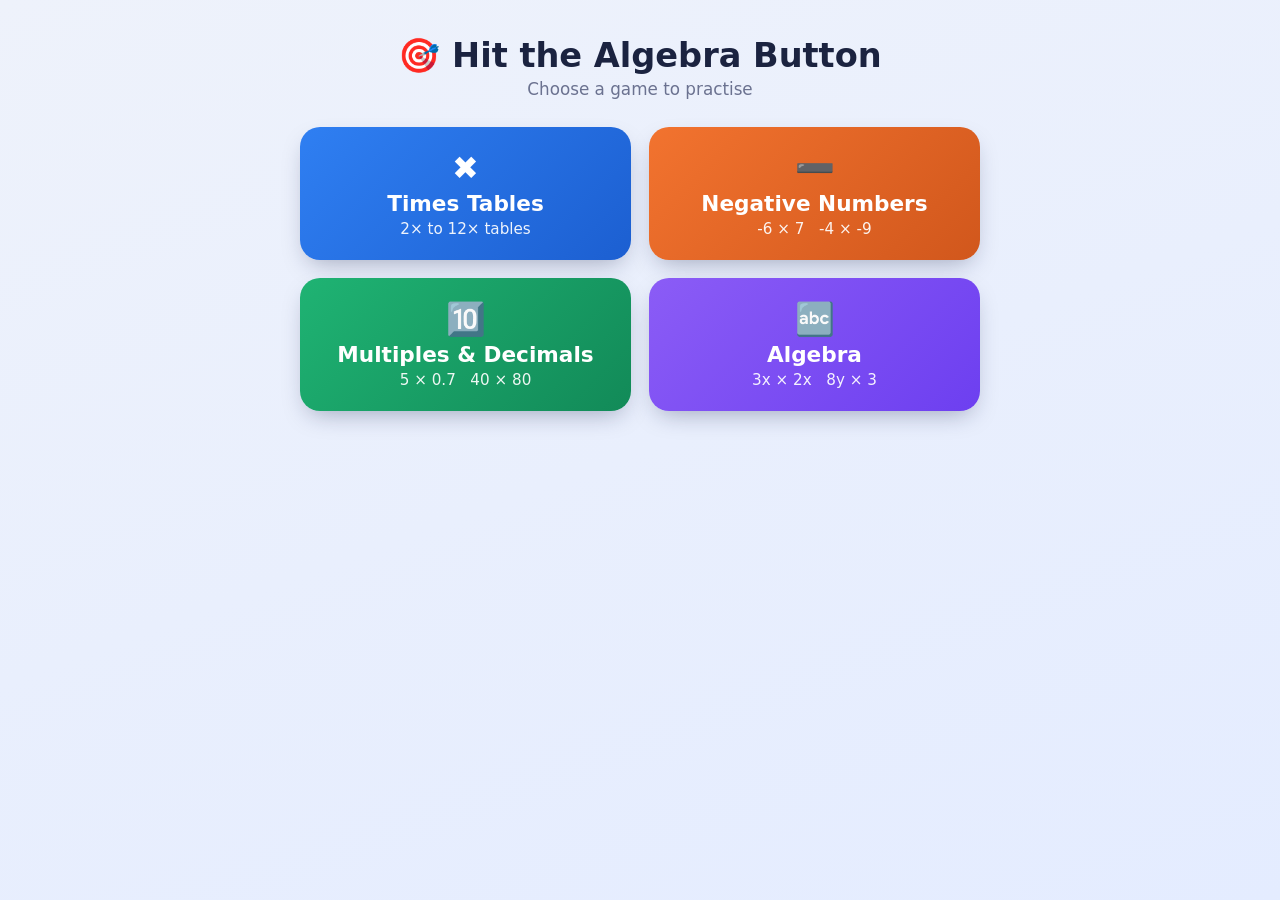
==== game.html @ df654c97 "Switch table selection to opt-in (tap to select) instead of opt-out" ====
<!DOCTYPE html>
<html lang="en">
<head>
<meta charset="UTF-8">
<meta name="viewport" content="width=device-width, initial-scale=1.0">
<title>Hit the Algebra Button</title>
<style>
:root {
  --blue: #2f7ff2;
  --blue-dark: #1c5fd1;
  --green: #1fb373;
  --green-dark: #128a58;
  --purple: #8b5cf6;
  --purple-dark: #6d3ff0;
  --orange: #f2732f;
  --orange-dark: #d1571c;
  --bg: #eef2fb;
  --card: #ffffff;
  --ink: #1b2340;
  --muted: #6b7290;
  --danger: #ef4444;
  --ok: #22c55e;
  font-size: 16px;
}

* { box-sizing: border-box; }

html, body {
  margin: 0;
  padding: 0;
  min-height: 100%;
  background: linear-gradient(160deg, #eef2fb 0%, #e4ecff 100%);
  font-family: 'Trebuchet MS', 'Segoe UI', Verdana, system-ui, sans-serif;
  color: var(--ink);
  overflow-x: hidden;
}

#app {
  max-width: 720px;
  margin: 0 auto;
  padding: 24px 20px 48px;
  min-height: 100vh;
  display: flex;
  flex-direction: column;
}

.screen { display: none; flex: 1; flex-direction: column; }
.screen.active { display: flex; }

/* ---------- HOME ---------- */
.title {
  text-align: center;
  font-size: 2.1rem;
  font-weight: 800;
  margin: 12px 0 4px;
}
.subtitle {
  text-align: center;
  color: var(--muted);
  margin: 0 0 28px;
  font-size: 1.05rem;
}

.mode-grid {
  display: grid;
  grid-template-columns: 1fr;
  gap: 18px;
}

.mode-card {
  border: none;
  border-radius: 20px;
  padding: 22px 20px;
  color: white;
  text-align: left;
  cursor: pointer;
  display: flex;
  flex-direction: column;
  gap: 4px;
  box-shadow: 0 10px 24px -8px rgba(20, 30, 70, 0.35);
  transition: transform .12s ease, box-shadow .12s ease;
  font-family: inherit;
}
.mode-card:hover { transform: translateY(-2px); }
.mode-card:active { transform: translateY(1px) scale(.99); }

.mode-times     { background: linear-gradient(135deg, var(--blue), var(--blue-dark)); }
.mode-negatives { background: linear-gradient(135deg, var(--orange), var(--orange-dark)); }
.mode-decimals  { background: linear-gradient(135deg, var(--green), var(--green-dark)); }
.mode-algebra   { background: linear-gradient(135deg, var(--purple), var(--purple-dark)); }

.mode-emoji { font-size: 2rem; }
.mode-name { font-size: 1.35rem; font-weight: 800; }
.mode-desc { font-size: 0.95rem; opacity: 0.92; font-weight: 500; }

/* ---------- SETTINGS ---------- */
.back-btn {
  align-self: flex-start;
  background: none;
  border: none;
  font-size: 1rem;
  font-family: inherit;
  color: var(--blue-dark);
  cursor: pointer;
  padding: 6px 4px 18px;
  font-weight: 700;
}

.screen-title {
  text-align: center;
  font-size: 1.5rem;
  font-weight: 800;
  margin: 0 0 20px;
}

.settings-body { display: flex; flex-direction: column; gap: 22px; }

.settings-label {
  font-weight: 700;
  margin: 0 0 10px;
  color: var(--ink);
}
.settings-hint {
  color: var(--muted);
  font-size: 0.88rem;
  margin: -6px 0 10px;
}

.chip-row { display: flex; flex-wrap: wrap; gap: 10px; }

.chip {
  border: 2px solid #d7ddf0;
  background: white;
  border-radius: 999px;
  padding: 10px 16px;
  font-family: inherit;
  font-size: 0.95rem;
  font-weight: 700;
  color: var(--ink);
  cursor: pointer;
  transition: all .1s ease;
}
.chip:hover { border-color: var(--blue); }
.chip.selected {
  background: var(--blue);
  border-color: var(--blue);
  color: white;
}
.mode-negatives-theme .chip.selected { background: var(--orange); border-color: var(--orange); }
.mode-decimals-theme .chip.selected { background: var(--green); border-color: var(--green); }
.mode-algebra-theme .chip.selected { background: var(--purple); border-color: var(--purple); }

.chip-desc {
  display: block;
  font-size: 0.78rem;
  font-weight: 500;
  opacity: 0.85;
  margin-top: 2px;
}

.level-chip { text-align: left; max-width: 100%; }

.timer-choice { margin-top: 26px; }

.start-btn {
  margin-top: 30px;
  border: none;
  border-radius: 16px;
  padding: 16px;
  font-family: inherit;
  font-size: 1.2rem;
  font-weight: 800;
  color: white;
  background: linear-gradient(135deg, var(--blue), var(--blue-dark));
  cursor: pointer;
  box-shadow: 0 10px 20px -8px rgba(47,127,242,0.5);
}
.start-btn:active { transform: scale(.98); }

.mode-negatives-theme .start-btn { background: linear-gradient(135deg, var(--orange), var(--orange-dark)); }
.mode-decimals-theme .start-btn { background: linear-gradient(135deg, var(--green), var(--green-dark)); }
.mode-algebra-theme .start-btn { background: linear-gradient(135deg, var(--purple), var(--purple-dark)); }

.secondary-btn {
  margin-top: 12px;
  border: 2px solid #d7ddf0;
  background: white;
  border-radius: 16px;
  padding: 14px;
  font-family: inherit;
  font-size: 1.05rem;
  font-weight: 700;
  color: var(--ink);
  cursor: pointer;
}

/* ---------- GAME ---------- */
.game-hud {
  display: flex;
  align-items: center;
  justify-content: space-between;
  gap: 10px;
  margin-bottom: 10px;
}
.quit-btn {
  border: none;
  background: #dfe4f5;
  color: var(--ink);
  width: 34px;
  height: 34px;
  border-radius: 50%;
  font-size: 1rem;
  cursor: pointer;
  font-weight: 800;
}
.hud-stat {
  background: white;
  border-radius: 12px;
  padding: 8px 14px;
  font-weight: 700;
  font-size: 0.95rem;
  box-shadow: 0 2px 8px rgba(20,30,70,0.08);
}
.hud-stat span { color: var(--blue-dark); font-weight: 800; }

.timer-bar-wrap {
  height: 10px;
  background: #dfe4f5;
  border-radius: 999px;
  overflow: hidden;
  margin-bottom: 22px;
}
.timer-bar {
  height: 100%;
  width: 100%;
  background: linear-gradient(90deg, var(--blue), var(--purple));
  transition: width 1s linear;
}

.sign-hint {
  display: none;
  background: white;
  border-radius: 14px;
  padding: 10px 12px;
  margin-bottom: 14px;
  box-shadow: 0 4px 14px -8px rgba(20,30,70,0.25);
}
.sign-hint-row {
  display: flex;
  align-items: center;
  flex-wrap: wrap;
  gap: 6px;
  padding: 3px 0;
}
.sign-hint-label {
  font-size: 0.72rem;
  font-weight: 800;
  color: var(--muted);
  min-width: 92px;
}
.sign-hint-eq {
  font-size: 0.72rem;
  font-weight: 700;
  padding: 2px 7px;
  border-radius: 999px;
}
.sign-hint-row.same .sign-hint-eq { background: #dcfce7; color: var(--green-dark); }
.sign-hint-row.diff .sign-hint-eq { background: #fee2e2; color: #b91c1c; }

.question-wrap {
  flex: 1;
  display: flex;
  align-items: center;
  justify-content: center;
  min-height: 120px;
}
.question {
  font-size: 3rem;
  font-weight: 800;
  text-align: center;
  color: var(--ink);
  line-height: 1.15;
}

.var-letter {
  font-style: italic;
  font-family: 'Georgia', 'Times New Roman', serif;
}

.answers-grid {
  display: grid;
  grid-template-columns: 1fr 1fr;
  gap: 14px;
  margin-top: 10px;
}

.answer-btn {
  border: none;
  border-radius: 18px;
  background: white;
  box-shadow: 0 6px 16px -6px rgba(20,30,70,0.25);
  padding: 22px 10px;
  font-family: inherit;
  font-size: 1.6rem;
  font-weight: 800;
  color: var(--ink);
  cursor: pointer;
  transition: transform .08s ease;
}
.answer-btn:active { transform: scale(.96); }
.answer-btn.correct { background: var(--ok); color: white; }
.answer-btn.wrong { background: var(--danger); color: white; }
.answer-btn[disabled] { pointer-events: none; }

.feedback-flash {
  position: fixed;
  inset: 0;
  pointer-events: none;
  opacity: 0;
}
.feedback-flash.flash-correct { background: rgba(34,197,94,0.18); animation: flashOut .35s ease forwards; }
.feedback-flash.flash-wrong { background: rgba(239,68,68,0.18); animation: flashOut .35s ease forwards; }
@keyframes flashOut { from { opacity: 1; } to { opacity: 0; } }

/* ---------- RESULTS ---------- */
.results-card {
  background: white;
  border-radius: 18px;
  padding: 10px 20px;
  box-shadow: 0 8px 20px -10px rgba(20,30,70,0.3);
  margin-bottom: 6px;
}
.result-row {
  display: flex;
  justify-content: space-between;
  padding: 14px 0;
  border-bottom: 1px solid #eef1fb;
  font-size: 1.05rem;
}
.result-row:last-child { border-bottom: none; }
.result-row strong { font-size: 1.2rem; color: var(--blue-dark); }

.res-message {
  text-align: center;
  color: var(--muted);
  font-weight: 700;
  margin: 18px 0 0;
}

.results-actions { display: flex; flex-direction: column; }

@media (min-width: 640px) {
  .mode-grid { grid-template-columns: 1fr 1fr; }
  .mode-card { text-align: center; align-items: center; }
}
</style>
</head>
<body>

<div id="app">

  <!-- HOME / MODE SELECT -->
  <section id="screen-home" class="screen active">
    <h1 class="title">🎯 Hit the Algebra Button</h1>
    <p class="subtitle">Choose a game to practise</p>

    <div class="mode-grid">
      <button class="mode-card mode-times" data-mode="times">
        <span class="mode-emoji">✖️</span>
        <span class="mode-name">Times Tables</span>
        <span class="mode-desc">2× to 12× tables</span>
      </button>

      <button class="mode-card mode-negatives" data-mode="negatives">
        <span class="mode-emoji">➖</span>
        <span class="mode-name">Negative Numbers</span>
        <span class="mode-desc">-6 × 7&nbsp; &nbsp;-4 × -9</span>
      </button>

      <button class="mode-card mode-decimals" data-mode="decimals">
        <span class="mode-emoji">🔟</span>
        <span class="mode-name">Multiples &amp; Decimals</span>
        <span class="mode-desc">5 × 0.7&nbsp; &nbsp;40 × 80</span>
      </button>

      <button class="mode-card mode-algebra" data-mode="algebra">
        <span class="mode-emoji">🔤</span>
        <span class="mode-name">Algebra</span>
        <span class="mode-desc">3x × 2x&nbsp; &nbsp;8y × 3</span>
      </button>
    </div>
  </section>

  <!-- SETTINGS -->
  <section id="screen-settings" class="screen">
    <button class="back-btn" id="settings-back">← Back</button>
    <h2 id="settings-title" class="screen-title"></h2>

    <div id="settings-body" class="settings-body"></div>

    <div class="timer-choice">
      <p class="settings-label">Round length</p>
      <div class="chip-row" id="timer-chips">
        <button class="chip" data-timer="30">30 sec</button>
        <button class="chip selected" data-timer="60">60 sec</button>
        <button class="chip" data-timer="120">2 min</button>
        <button class="chip" data-timer="0">Practice</button>
      </div>
    </div>

    <button id="start-btn" class="start-btn">Start ▶</button>
  </section>

  <!-- GAME -->
  <section id="screen-game" class="screen">
    <div class="game-hud">
      <button class="quit-btn" id="quit-btn">✕</button>
      <div class="hud-stat">Score <span id="hud-score">0</span></div>
      <div class="hud-stat">Streak <span id="hud-streak">0</span></div>
      <div class="hud-stat" id="hud-time-wrap">⏱ <span id="hud-time">60</span>s</div>
    </div>
    <div class="timer-bar-wrap"><div id="timer-bar" class="timer-bar"></div></div>

    <div id="sign-hint" class="sign-hint">
      <div class="sign-hint-row same">
        <span class="sign-hint-label">Same signs → +</span>
        <span class="sign-hint-eq">+ × + = +</span>
        <span class="sign-hint-eq">− × − = +</span>
        <span class="sign-hint-eq">+ ÷ + = +</span>
        <span class="sign-hint-eq">− ÷ − = +</span>
      </div>
      <div class="sign-hint-row diff">
        <span class="sign-hint-label">Different signs → −</span>
        <span class="sign-hint-eq">+ × − = −</span>
        <span class="sign-hint-eq">− × + = −</span>
        <span class="sign-hint-eq">+ ÷ − = −</span>
        <span class="sign-hint-eq">− ÷ + = −</span>
      </div>
    </div>

    <div class="question-wrap">
      <div id="question" class="question"></div>
    </div>

    <div id="answers" class="answers-grid"></div>

    <div id="feedback-flash" class="feedback-flash"></div>
  </section>

  <!-- RESULTS -->
  <section id="screen-results" class="screen">
    <h2 class="screen-title">⏰ Time's up!</h2>
    <div class="results-card">
      <div class="result-row"><span>Score</span><strong id="res-score">0</strong></div>
      <div class="result-row"><span>Best streak</span><strong id="res-streak">0</strong></div>
      <div class="result-row"><span>Accuracy</span><strong id="res-accuracy">0%</strong></div>
    </div>
    <p id="res-message" class="res-message"></p>
    <div class="results-actions">
      <button id="play-again-btn" class="start-btn">Play again</button>
      <button id="change-mode-btn" class="secondary-btn">Change game</button>
    </div>
  </section>

</div>

<script>
/* ===================== Hit the Algebra Button ===================== */

const state = {
  mode: null,          // 'times' | 'negatives' | 'decimals' | 'algebra'
  timerLength: 60,
  score: 0,
  streak: 0,
  bestStreak: 0,
  correctCount: 0,
  wrongCount: 0,
  timeLeft: 60,
  timerId: null,
  current: null,        // {questionText, answer, options:[{label, correct}]}
  settings: {
    times: { tables: [] },
    negatives: { tables: [], level: 1 },
    decimals: { level: 1 },
    algebra: { level: 1, variables: ['x','y'] }
  }
};

/* ---------- helpers ---------- */
const $ = (sel) => document.querySelector(sel);
const $$ = (sel) => Array.from(document.querySelectorAll(sel));
function randInt(min, max) { return Math.floor(Math.random() * (max - min + 1)) + min; }
function pick(arr) { return arr[randInt(0, arr.length - 1)]; }
function shuffle(arr) {
  const a = arr.slice();
  for (let i = a.length - 1; i > 0; i--) {
    const j = randInt(0, i);
    [a[i], a[j]] = [a[j], a[i]];
  }
  return a;
}

/* ===================== SCREEN NAVIGATION ===================== */
function showScreen(id) {
  $$('.screen').forEach(s => s.classList.remove('active'));
  $('#' + id).classList.add('active');
}

/* ===================== HOME ===================== */
$$('.mode-card').forEach(card => {
  card.addEventListener('click', () => {
    state.mode = card.dataset.mode;
    openSettings(state.mode);
  });
});

/* ===================== SETTINGS ===================== */
const SETTINGS_META = {
  times: {
    title: 'Times Tables',
    themeClass: 'mode-times-theme'
  },
  negatives: {
    title: 'Negative Numbers',
    themeClass: 'mode-negatives-theme'
  },
  decimals: {
    title: 'Multiples & Decimals',
    themeClass: 'mode-decimals-theme'
  },
  algebra: {
    title: 'Algebra',
    themeClass: 'mode-algebra-theme'
  }
};

function openSettings(mode) {
  const meta = SETTINGS_META[mode];
  $('#settings-title').textContent = meta.title;
  const body = $('#settings-body');
  body.innerHTML = '';
  document.body.className = '';
  document.body.classList.add(meta.themeClass);

  if (mode === 'times') {
    body.appendChild(buildTimesSettings());
  } else if (mode === 'negatives') {
    body.appendChild(buildNegativesSettings());
  } else if (mode === 'decimals') {
    body.appendChild(buildDecimalsSettings());
  } else if (mode === 'algebra') {
    body.appendChild(buildAlgebraSettings());
  }

  showScreen('screen-settings');
}

function buildTimesSettings() {
  const wrap = document.createElement('div');
  const label = document.createElement('p');
  label.className = 'settings-label';
  label.textContent = 'Which tables?';
  wrap.appendChild(label);

  const hint = document.createElement('p');
  hint.className = 'settings-hint';
  hint.textContent = 'Tap the ones you want to practise. Leave none picked for a mix of all of them.';
  wrap.appendChild(hint);

  const row = document.createElement('div');
  row.className = 'chip-row';
  row.id = 'times-chips';

  const allTables = [2,3,4,5,6,7,8,9,10,11,12];
  allTables.forEach(t => {
    const chip = document.createElement('button');
    chip.className = 'chip';
    chip.textContent = t + '×';
    chip.dataset.table = t;
    chip.addEventListener('click', () => {
      chip.classList.toggle('selected');
      const selected = $$('#times-chips .chip.selected').map(c => Number(c.dataset.table));
      state.settings.times.tables = selected;
    });
    row.appendChild(chip);
  });
  wrap.appendChild(row);
  state.settings.times.tables = [];
  return wrap;
}

function buildNegativesSettings() {
  const wrap = document.createElement('div');
  const label = document.createElement('p');
  label.className = 'settings-label';
  label.textContent = 'Which tables?';
  wrap.appendChild(label);

  const hint = document.createElement('p');
  hint.className = 'settings-hint';
  hint.textContent = 'Tap the ones you want to practise. Leave none picked for a mix of all of them.';
  wrap.appendChild(hint);

  const row = document.createElement('div');
  row.className = 'chip-row';
  row.id = 'negatives-chips';

  const allTables = [2,3,4,5,6,7,8,9,10,11,12];
  allTables.forEach(t => {
    const chip = document.createElement('button');
    chip.className = 'chip';
    chip.textContent = t + '×';
    chip.dataset.table = t;
    chip.addEventListener('click', () => {
      chip.classList.toggle('selected');
      const selected = $$('#negatives-chips .chip.selected').map(c => Number(c.dataset.table));
      state.settings.negatives.tables = selected;
    });
    row.appendChild(chip);
  });
  wrap.appendChild(row);
  state.settings.negatives.tables = [];

  const levelLabel = document.createElement('p');
  levelLabel.className = 'settings-label';
  levelLabel.style.marginTop = '18px';
  levelLabel.textContent = 'Difficulty';
  wrap.appendChild(levelLabel);

  const levelRow = document.createElement('div');
  levelRow.className = 'chip-row';
  levelRow.id = 'negatives-level-chips';
  const levels = [
    { level: 1, title: 'Level 1 — One negative number', desc: 'e.g. -6 × 7, 5 × -8 (always a negative answer)' },
    { level: 2, title: 'Level 2 — Mixed signs', desc: 'e.g. -4 × -9 (two negatives too)' }
  ];
  levels.forEach((l, i) => {
    const chip = document.createElement('button');
    chip.className = 'chip level-chip' + (i === 0 ? ' selected' : '');
    chip.dataset.level = l.level;
    chip.innerHTML = `${l.title}<span class="chip-desc">${l.desc}</span>`;
    chip.addEventListener('click', () => {
      $$('#negatives-level-chips .chip').forEach(c => c.classList.remove('selected'));
      chip.classList.add('selected');
      state.settings.negatives.level = l.level;
    });
    levelRow.appendChild(chip);
  });
  wrap.appendChild(levelRow);
  state.settings.negatives.level = 1;

  return wrap;
}

function buildDecimalsSettings() {
  const wrap = document.createElement('div');
  const label = document.createElement('p');
  label.className = 'settings-label';
  label.textContent = 'Difficulty';
  wrap.appendChild(label);

  const row = document.createElement('div');
  row.className = 'chip-row';
  row.id = 'decimals-level-chips';

  const levels = [
    { level: 1, title: 'Level 1 — Multiples of 10', desc: 'e.g. 5 × 0.7, 40 × 80, 30 × 6' },
    { level: 2, title: 'Level 2 — Multiples of 100', desc: 'e.g. 300 × 0.2, 40 × 0.03' },
    { level: 3, title: 'Level 3 — Decimal × Decimal', desc: 'e.g. 0.3 × 0.4, 0.02 × 0.6' }
  ];

  levels.forEach((l, i) => {
    const chip = document.createElement('button');
    chip.className = 'chip level-chip' + (i === 0 ? ' selected' : '');
    chip.dataset.level = l.level;
    chip.innerHTML = `${l.title}<span class="chip-desc">${l.desc}</span>`;
    chip.addEventListener('click', () => {
      $$('#decimals-level-chips .chip').forEach(c => c.classList.remove('selected'));
      chip.classList.add('selected');
      state.settings.decimals.level = l.level;
    });
    row.appendChild(chip);
  });
  wrap.appendChild(row);
  state.settings.decimals.level = 1;
  return wrap;
}

function buildAlgebraSettings() {
  const wrap = document.createElement('div');

  const varLabel = document.createElement('p');
  varLabel.className = 'settings-label';
  varLabel.textContent = 'Letters';
  wrap.appendChild(varLabel);

  const varRow = document.createElement('div');
  varRow.className = 'chip-row';
  varRow.id = 'algebra-var-chips';
  const varOptions = [
    { key: 'x', label: 'x only' },
    { key: 'y', label: 'y only' },
    { key: 'mixed', label: 'x and y' }
  ];
  varOptions.forEach((opt, i) => {
    const chip = document.createElement('button');
    chip.className = 'chip' + (i === 2 ? ' selected' : '');
    chip.textContent = opt.label;
    chip.dataset.key = opt.key;
    chip.addEventListener('click', () => {
      $$('#algebra-var-chips .chip').forEach(c => c.classList.remove('selected'));
      chip.classList.add('selected');
      state.settings.algebra.variables = opt.key === 'mixed' ? ['x','y'] : [opt.key];
    });
    varRow.appendChild(chip);
  });
  wrap.appendChild(varRow);
  state.settings.algebra.variables = ['x','y'];

  const levelLabel = document.createElement('p');
  levelLabel.className = 'settings-label';
  levelLabel.style.marginTop = '18px';
  levelLabel.textContent = 'Difficulty';
  wrap.appendChild(levelLabel);

  const levelRow = document.createElement('div');
  levelRow.className = 'chip-row';
  levelRow.id = 'algebra-level-chips';
  const levels = [
    { level: 1, title: 'Level 1 — Coefficient × term', desc: 'e.g. 8y × 3, 5x × 4' },
    { level: 2, title: 'Level 2 — Term × term', desc: 'e.g. 3x × 2x, 4y × 2y' },
    { level: 3, title: 'Level 3 — Mixed & harder', desc: 'negatives, x² × x, bigger numbers' }
  ];
  levels.forEach((l, i) => {
    const chip = document.createElement('button');
    chip.className = 'chip level-chip' + (i === 0 ? ' selected' : '');
    chip.dataset.level = l.level;
    chip.innerHTML = `${l.title}<span class="chip-desc">${l.desc}</span>`;
    chip.addEventListener('click', () => {
      $$('#algebra-level-chips .chip').forEach(c => c.classList.remove('selected'));
      chip.classList.add('selected');
      state.settings.algebra.level = l.level;
    });
    levelRow.appendChild(chip);
  });
  wrap.appendChild(levelRow);
  state.settings.algebra.level = 1;

  return wrap;
}

$('#settings-back').addEventListener('click', () => showScreen('screen-home'));

$$('#timer-chips .chip').forEach(chip => {
  chip.addEventListener('click', () => {
    $$('#timer-chips .chip').forEach(c => c.classList.remove('selected'));
    chip.classList.add('selected');
    state.timerLength = Number(chip.dataset.timer);
  });
});

$('#start-btn').addEventListener('click', startGame);

/* ===================== QUESTION GENERATORS ===================== */

/* ---- Times tables ---- */
// Builds a shuffled list of multipliers (1-12, excluding `exclude`) with the
// closest ones to `exclude` first, so distractors are plausible but every
// option is still a genuine multiple of the table being practised.
function multiplierPool(exclude) {
  const near = [exclude-1, exclude+1, exclude-2, exclude+2].filter(m => m >= 1 && m <= 12 && m !== exclude);
  const others = [1,2,3,4,5,6,7,8,9,10,11,12].filter(m => m !== exclude && !near.includes(m));
  return shuffle(near).concat(shuffle(others));
}

function genTimesQuestion() {
  const tables = state.settings.times.tables.length ? state.settings.times.tables : [2,3,4,5,6,7,8,9,10,11,12];
  const a = pick(tables);
  const b = randInt(1, 12);
  const answer = a * b;

  const options = new Set([answer]);
  for (const m of multiplierPool(b)) {
    if (options.size >= 4) break;
    options.add(a * m);
  }

  return {
    questionText: `${a} × ${b}`,
    answerLabel: String(answer),
    options: shuffle(Array.from(options)).map(v => ({ label: String(v), correct: v === answer }))
  };
}

/* ---- Times tables with negative numbers ---- */
function genNegativesQuestion() {
  const tables = state.settings.negatives.tables.length ? state.settings.negatives.tables : [2,3,4,5,6,7,8,9,10,11,12];
  const level = state.settings.negatives.level || 1;
  const aMag = pick(tables);
  const bMag = randInt(1, 12);

  let aSign, bSign;
  if (level === 1) {
    if (Math.random() < 0.5) { aSign = -1; bSign = 1; } else { aSign = 1; bSign = -1; }
  } else {
    aSign = Math.random() < 0.5 ? -1 : 1;
    bSign = Math.random() < 0.5 ? -1 : 1;
  }

  const a = aSign * aMag;
  const b = bSign * bMag;
  const answer = a * b;
  const correctSign = aSign * bSign;

  // Every option is ± (aMag × some multiplier 1-12) — a genuine table value,
  // just possibly with the wrong sign or the wrong multiplier, never an
  // unrelated number.
  const options = new Set([answer, -answer]);
  for (const m of multiplierPool(bMag)) {
    if (options.size >= 4) break;
    const magVal = aMag * m;
    const useFlippedSign = Math.random() < 0.4;
    options.add((useFlippedSign ? -correctSign : correctSign) * magVal);
  }

  return {
    questionText: `${a} × ${b}`,
    answerLabel: String(answer),
    options: shuffle(Array.from(options)).map(v => ({ label: String(v), correct: v === answer }))
  };
}

/* ---- Multiples & Decimals ---- */
// A factor is {digit (1-9), scale (power of ten)}
function makeFactor(kind) {
  const digit = randInt(1, 9);
  const scaleMap = { unit: 0, ten: 1, hundred: 2, tenth: -1, hundredth: -2 };
  return { digit, scale: scaleMap[kind], kind };
}

function factorDisplay(f) {
  if (f.scale >= 0) return String(f.digit * Math.pow(10, f.scale));
  const shift = -f.scale;
  return '0.' + '0'.repeat(shift - 1) + f.digit;
}

function coreScaleToDecimalString(core, totalScale) {
  if (totalScale >= 0) return String(core * Math.pow(10, totalScale));
  const shift = -totalScale;
  let s = String(core).padStart(shift + 1, '0');
  let intPart = s.slice(0, s.length - shift);
  let fracPart = s.slice(s.length - shift);
  fracPart = fracPart.replace(/0+$/, '');
  if (fracPart === '') return intPart;
  return intPart + '.' + fracPart;
}

const DECIMAL_TEMPLATES = {
  1: [['unit','tenth'], ['ten','ten'], ['ten','unit']],
  2: [['hundred','tenth'], ['ten','hundredth'], ['hundred','hundred'], ['unit','hundredth']],
  3: [['tenth','tenth'], ['hundredth','tenth'], ['hundred','unit']]
};

function decimalsPoolForLevel(level) {
  let pool = DECIMAL_TEMPLATES[1].slice();
  if (level >= 2) pool = pool.concat(DECIMAL_TEMPLATES[2]);
  if (level >= 3) pool = pool.concat(DECIMAL_TEMPLATES[3]);
  return pool;
}

function genDecimalsQuestion() {
  const level = state.settings.decimals.level || 1;
  const pool = decimalsPoolForLevel(level);
  const [kindA, kindB] = pick(pool);
  const fa = makeFactor(kindA);
  const fb = makeFactor(kindB);
  const core = fa.digit * fb.digit;
  const totalScale = fa.scale + fb.scale;
  const answer = coreScaleToDecimalString(core, totalScale);

  const optionSet = new Set([answer]);
  const variantMakers = [
    () => coreScaleToDecimalString(core, totalScale + 1),
    () => coreScaleToDecimalString(core, totalScale - 1),
    () => coreScaleToDecimalString(Math.max(1, core + pick([-1,1,2,-2])), totalScale),
    () => coreScaleToDecimalString(fa.digit === fb.digit ? core : (fa.digit + 1) * fb.digit, totalScale),
    () => coreScaleToDecimalString(core, totalScale + pick([-2,2]))
  ];
  let guard = 0;
  while (optionSet.size < 4 && guard < 40) {
    guard++;
    const val = pick(variantMakers)();
    if (val !== answer && Number(val) > 0) optionSet.add(val);
  }

  return {
    questionText: `${factorDisplay(fa)} × ${factorDisplay(fb)}`,
    answerLabel: answer,
    options: shuffle(Array.from(optionSet)).map(v => ({ label: v, correct: v === answer }))
  };
}

/* ---- Algebra ---- */
const SUPERSCRIPT = { 1: '', 2: '²', 3: '³', 4: '⁴', 5: '⁵', 6: '⁶' };

function formatTerm(coef, letter, exp) {
  if (!letter || exp === 0) return String(coef);
  let coefPart;
  if (coef === 1) coefPart = '';
  else if (coef === -1) coefPart = '-';
  else coefPart = String(coef);
  const expPart = SUPERSCRIPT[exp] !== undefined ? SUPERSCRIPT[exp] : ('^' + exp);
  return `${coefPart}<em class="var-letter">${letter}</em>${expPart}`;
}

function randomTerm({ letter, allowNegative, maxCoef, exp }) {
  let coef = randInt(2, maxCoef);
  if (allowNegative && Math.random() < 0.35) coef = -coef;
  return { coef, letter, exp };
}

function multiplyTerms(t1, t2) {
  const coef = t1.coef * t2.coef;
  if (t1.letter && t2.letter && t1.letter === t2.letter) {
    return { coef, letter: t1.letter, exp: t1.exp + t2.exp };
  }
  if (t1.letter && !t2.letter) return { coef, letter: t1.letter, exp: t1.exp };
  if (!t1.letter && t2.letter) return { coef, letter: t2.letter, exp: t2.exp };
  return { coef, letter: null, exp: 0 };
}

function genAlgebraQuestion() {
  const level = state.settings.algebra.level || 1;
  const vars = state.settings.algebra.variables.length ? state.settings.algebra.variables : ['x','y'];
  const letter = pick(vars);
  const allowNegative = level >= 3;
  const maxCoef = level >= 3 ? 12 : (level === 2 ? 9 : 9);

  let t1, t2;
  if (level === 1) {
    t1 = randomTerm({ letter, allowNegative: false, maxCoef, exp: 1 });
    t2 = { coef: randInt(2, maxCoef), letter: null, exp: 0 };
    if (Math.random() < 0.5) [t1, t2] = [t2, t1];
  } else if (level === 2) {
    t1 = randomTerm({ letter, allowNegative: false, maxCoef, exp: 1 });
    t2 = randomTerm({ letter, allowNegative: false, maxCoef, exp: 1 });
  } else {
    const pattern = pick(['termTerm', 'squareTerm', 'coefTerm', 'negTerm']);
    if (pattern === 'termTerm') {
      t1 = randomTerm({ letter, allowNegative, maxCoef, exp: 1 });
      t2 = randomTerm({ letter, allowNegative, maxCoef, exp: 1 });
    } else if (pattern === 'squareTerm') {
      t1 = { coef: randInt(2, maxCoef), letter, exp: 2 };
      t2 = randomTerm({ letter, allowNegative, maxCoef, exp: 1 });
    } else if (pattern === 'coefTerm') {
      t1 = randomTerm({ letter, allowNegative, maxCoef, exp: 1 });
      t2 = { coef: randInt(2, maxCoef), letter: null, exp: 0 };
    } else {
      t1 = randomTerm({ letter, allowNegative: true, maxCoef, exp: 1 });
      t2 = randomTerm({ letter, allowNegative: true, maxCoef, exp: 1 });
    }
  }

  const result = multiplyTerms(t1, t2);
  const answer = formatTerm(result.coef, result.letter, result.exp);
  const questionText = `${formatTerm(t1.coef, t1.letter, t1.exp)} × ${formatTerm(t2.coef, t2.letter, t2.exp)}`;

  const variants = new Set([answer]);
  const variantMakers = [
    () => formatTerm(result.coef, result.letter, 1),                       // forgot to add exponents
    () => formatTerm(t1.coef + t2.coef, result.letter, result.exp),        // added coefficients instead of multiplying
    () => formatTerm(result.coef, result.letter, result.exp + 1),          // exponent off by one
    () => formatTerm(result.coef + pick([-2,-1,1,2]), result.letter, result.exp),
    () => formatTerm(-result.coef, result.letter, result.exp)              // sign slip
  ];
  let guard = 0;
  while (variants.size < 4 && guard < 40) {
    guard++;
    const val = pick(variantMakers)();
    if (val !== answer && val !== '0' && val !== '-0') variants.add(val);
  }

  return {
    questionText,
    answerLabel: answer,
    options: shuffle(Array.from(variants)).map(v => ({ label: v, correct: v === answer }))
  };
}

function generateQuestion() {
  if (state.mode === 'times') return genTimesQuestion();
  if (state.mode === 'negatives') return genNegativesQuestion();
  if (state.mode === 'decimals') return genDecimalsQuestion();
  if (state.mode === 'algebra') return genAlgebraQuestion();
}

/* ===================== GAME LOOP ===================== */
function startGame() {
  state.score = 0;
  state.streak = 0;
  state.bestStreak = 0;
  state.correctCount = 0;
  state.wrongCount = 0;
  state.timeLeft = state.timerLength;

  const themeClass = SETTINGS_META[state.mode].themeClass;
  document.body.className = '';
  document.body.classList.add(themeClass);

  $('#hud-score').textContent = '0';
  $('#hud-streak').textContent = '0';
  $('#hud-time-wrap').style.display = state.timerLength > 0 ? 'block' : 'none';
  $('#sign-hint').style.display = state.mode === 'negatives' ? 'block' : 'none';
  $('#hud-time').textContent = state.timeLeft;
  $('#timer-bar').style.width = '100%';
  $('.timer-bar-wrap').style.display = state.timerLength > 0 ? 'block' : 'none';

  showScreen('screen-game');
  nextQuestion();

  clearInterval(state.timerId);
  if (state.timerLength > 0) {
    state.timerId = setInterval(tick, 1000);
  }
}

function tick() {
  state.timeLeft--;
  $('#hud-time').textContent = Math.max(0, state.timeLeft);
  $('#timer-bar').style.width = Math.max(0, (state.timeLeft / state.timerLength) * 100) + '%';
  if (state.timeLeft <= 0) {
    endGame();
  }
}

function nextQuestion() {
  state.current = generateQuestion();
  $('#question').innerHTML = state.current.questionText;
  const answersWrap = $('#answers');
  answersWrap.innerHTML = '';
  state.current.options.forEach(opt => {
    const btn = document.createElement('button');
    btn.className = 'answer-btn';
    btn.innerHTML = opt.label;
    btn.dataset.correct = opt.correct ? 'true' : 'false';
    btn.addEventListener('click', () => handleAnswer(btn, opt.correct));
    answersWrap.appendChild(btn);
  });
}

function handleAnswer(btn, correct) {
  $$('.answer-btn').forEach(b => b.disabled = true);
  const flash = $('#feedback-flash');

  if (correct) {
    btn.classList.add('correct');
    state.score++;
    state.streak++;
    state.correctCount++;
    state.bestStreak = Math.max(state.bestStreak, state.streak);
    flash.className = 'feedback-flash flash-correct';
  } else {
    btn.classList.add('wrong');
    state.streak = 0;
    state.wrongCount++;
    flash.className = 'feedback-flash flash-wrong';
    $$('.answer-btn').forEach(b => {
      if (b.dataset.correct === 'true') b.classList.add('correct');
    });
  }
  requestAnimationFrame(() => { flash.className = 'feedback-flash'; });

  $('#hud-score').textContent = state.score;
  $('#hud-streak').textContent = state.streak;

  setTimeout(() => {
    if (state.timerLength === 0 || state.timeLeft > 0) {
      nextQuestion();
    }
  }, 450);
}

$('#quit-btn').addEventListener('click', () => {
  clearInterval(state.timerId);
  showScreen('screen-home');
});

/* ===================== RESULTS ===================== */
function endGame() {
  clearInterval(state.timerId);
  const total = state.correctCount + state.wrongCount;
  const accuracy = total ? Math.round((state.correctCount / total) * 100) : 0;

  $('#res-score').textContent = state.score;
  $('#res-streak').textContent = state.bestStreak;
  $('#res-accuracy').textContent = accuracy + '%';

  let msg = 'Keep practising!';
  if (accuracy >= 90) msg = 'Amazing work! 🌟';
  else if (accuracy >= 70) msg = 'Great job! 👏';
  else if (accuracy >= 50) msg = 'Good effort — try again! 💪';

  $('#res-message').textContent = msg;
  showScreen('screen-results');
}

$('#play-again-btn').addEventListener('click', startGame);
$('#change-mode-btn').addEventListener('click', () => showScreen('screen-home'));

/* ===================== KEYBOARD SHORTCUTS ===================== */
document.addEventListener('keydown', (e) => {
  if (!$('#screen-game').classList.contains('active')) return;
  const idx = Number(e.key) - 1;
  const buttons = $$('.answer-btn');
  if (idx >= 0 && idx < buttons.length && !buttons[idx].disabled) {
    buttons[idx].click();
  }
});
</script>
</body>
</html>
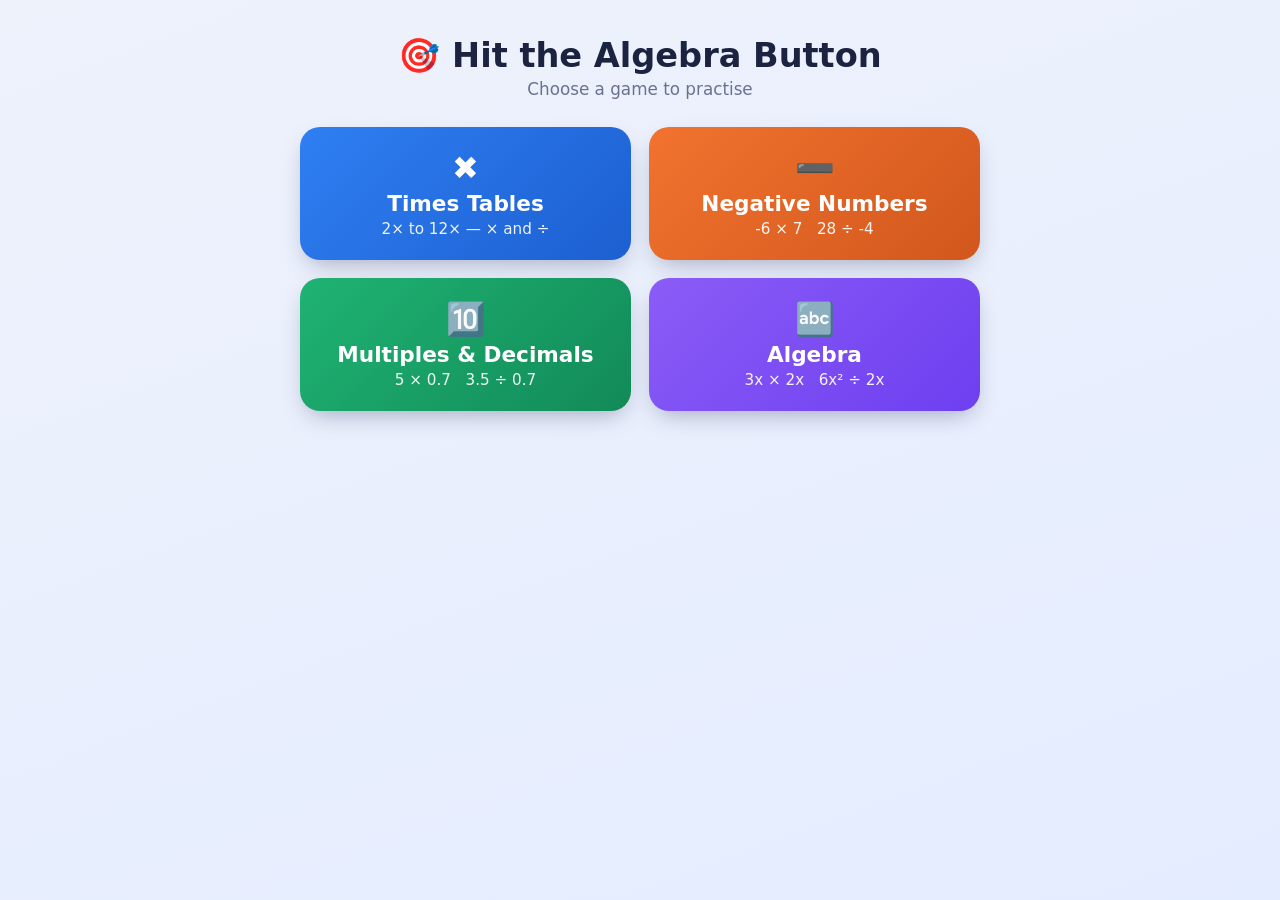
==== commit e7d2cd8a: "Add division to all four modes alongside multiplication" ====
--- a/game.html
+++ b/game.html
@@ -368,25 +368,25 @@
       <button class="mode-card mode-times" data-mode="times">
         <span class="mode-emoji">✖️</span>
         <span class="mode-name">Times Tables</span>
-        <span class="mode-desc">2× to 12× tables</span>
+        <span class="mode-desc">2× to 12× — × and ÷</span>
       </button>
 
       <button class="mode-card mode-negatives" data-mode="negatives">
         <span class="mode-emoji">➖</span>
         <span class="mode-name">Negative Numbers</span>
-        <span class="mode-desc">-6 × 7&nbsp; &nbsp;-4 × -9</span>
+        <span class="mode-desc">-6 × 7&nbsp; &nbsp;28 ÷ -4</span>
       </button>
 
       <button class="mode-card mode-decimals" data-mode="decimals">
         <span class="mode-emoji">🔟</span>
         <span class="mode-name">Multiples &amp; Decimals</span>
-        <span class="mode-desc">5 × 0.7&nbsp; &nbsp;40 × 80</span>
+        <span class="mode-desc">5 × 0.7&nbsp; &nbsp;3.5 ÷ 0.7</span>
       </button>
 
       <button class="mode-card mode-algebra" data-mode="algebra">
         <span class="mode-emoji">🔤</span>
         <span class="mode-name">Algebra</span>
-        <span class="mode-desc">3x × 2x&nbsp; &nbsp;8y × 3</span>
+        <span class="mode-desc">3x × 2x&nbsp; &nbsp;6x² ÷ 2x</span>
       </button>
     </div>
   </section>
@@ -777,18 +777,31 @@
   const tables = state.settings.times.tables.length ? state.settings.times.tables : [2,3,4,5,6,7,8,9,10,11,12];
   const a = pick(tables);
   const b = randInt(1, 12);
-  const answer = a * b;
-
-  const options = new Set([answer]);
+  const product = a * b;
+
+  if (Math.random() < 0.5) {
+    // Division: product ÷ table = multiplier — the exact inverse fact.
+    const options = new Set([b]);
+    for (const m of multiplierPool(b)) {
+      if (options.size >= 4) break;
+      options.add(m);
+    }
+    return {
+      questionText: `${product} ÷ ${a}`,
+      answerLabel: String(b),
+      options: shuffle(Array.from(options)).map(v => ({ label: String(v), correct: v === b }))
+    };
+  }
+
+  const options = new Set([product]);
   for (const m of multiplierPool(b)) {
     if (options.size >= 4) break;
     options.add(a * m);
   }
-
   return {
     questionText: `${a} × ${b}`,
-    answerLabel: String(answer),
-    options: shuffle(Array.from(options)).map(v => ({ label: String(v), correct: v === answer }))
+    answerLabel: String(product),
+    options: shuffle(Array.from(options)).map(v => ({ label: String(v), correct: v === product }))
   };
 }
 
@@ -809,24 +822,39 @@
 
   const a = aSign * aMag;
   const b = bSign * bMag;
-  const answer = a * b;
-  const correctSign = aSign * bSign;
+  const product = a * b;
+  const productSign = aSign * bSign;
+
+  if (Math.random() < 0.5) {
+    // Division: product ÷ table = multiplier, signs and all.
+    const options = new Set([b, -b]);
+    for (const m of multiplierPool(bMag)) {
+      if (options.size >= 4) break;
+      const useFlippedSign = Math.random() < 0.4;
+      options.add((useFlippedSign ? -bSign : bSign) * m);
+    }
+    return {
+      questionText: `${product} ÷ ${a}`,
+      answerLabel: String(b),
+      options: shuffle(Array.from(options)).map(v => ({ label: String(v), correct: v === b }))
+    };
+  }
 
   // Every option is ± (aMag × some multiplier 1-12) — a genuine table value,
   // just possibly with the wrong sign or the wrong multiplier, never an
   // unrelated number.
-  const options = new Set([answer, -answer]);
+  const options = new Set([product, -product]);
   for (const m of multiplierPool(bMag)) {
     if (options.size >= 4) break;
     const magVal = aMag * m;
     const useFlippedSign = Math.random() < 0.4;
-    options.add((useFlippedSign ? -correctSign : correctSign) * magVal);
+    options.add((useFlippedSign ? -productSign : productSign) * magVal);
   }
 
   return {
     questionText: `${a} × ${b}`,
-    answerLabel: String(answer),
-    options: shuffle(Array.from(options)).map(v => ({ label: String(v), correct: v === answer }))
+    answerLabel: String(product),
+    options: shuffle(Array.from(options)).map(v => ({ label: String(v), correct: v === product }))
   };
 }
 
@@ -842,6 +870,11 @@
   if (f.scale >= 0) return String(f.digit * Math.pow(10, f.scale));
   const shift = -f.scale;
   return '0.' + '0'.repeat(shift - 1) + f.digit;
+}
+
+// Keeps a distractor digit within the valid 1-9 range by wrapping around.
+function wrapDigit(d) {
+  return ((d - 1) % 9 + 9) % 9 + 1;
 }
 
 function coreScaleToDecimalString(core, totalScale) {
@@ -876,9 +909,33 @@
   const fb = makeFactor(kindB);
   const core = fa.digit * fb.digit;
   const totalScale = fa.scale + fb.scale;
-  const answer = coreScaleToDecimalString(core, totalScale);
-
-  const optionSet = new Set([answer]);
+  const productStr = coreScaleToDecimalString(core, totalScale);
+
+  if (Math.random() < 0.5) {
+    // Division: product ÷ one factor = the other factor, the exact inverse.
+    const [divisor, quotient] = Math.random() < 0.5 ? [fa, fb] : [fb, fa];
+    const answer = factorDisplay(quotient);
+    const optionSet = new Set([answer]);
+    const variantMakers = [
+      () => factorDisplay({ digit: quotient.digit, scale: quotient.scale + 1 }),
+      () => factorDisplay({ digit: quotient.digit, scale: quotient.scale - 1 }),
+      () => factorDisplay({ digit: wrapDigit(quotient.digit + pick([-1,1,2,-2])), scale: quotient.scale }),
+      () => factorDisplay({ digit: quotient.digit, scale: quotient.scale + pick([-2,2]) })
+    ];
+    let guard = 0;
+    while (optionSet.size < 4 && guard < 40) {
+      guard++;
+      const val = pick(variantMakers)();
+      if (val !== answer && Number(val) > 0) optionSet.add(val);
+    }
+    return {
+      questionText: `${productStr} ÷ ${factorDisplay(divisor)}`,
+      answerLabel: answer,
+      options: shuffle(Array.from(optionSet)).map(v => ({ label: v, correct: v === answer }))
+    };
+  }
+
+  const optionSet = new Set([productStr]);
   const variantMakers = [
     () => coreScaleToDecimalString(core, totalScale + 1),
     () => coreScaleToDecimalString(core, totalScale - 1),
@@ -890,13 +947,13 @@
   while (optionSet.size < 4 && guard < 40) {
     guard++;
     const val = pick(variantMakers)();
-    if (val !== answer && Number(val) > 0) optionSet.add(val);
+    if (val !== productStr && Number(val) > 0) optionSet.add(val);
   }
 
   return {
     questionText: `${factorDisplay(fa)} × ${factorDisplay(fb)}`,
-    answerLabel: answer,
-    options: shuffle(Array.from(optionSet)).map(v => ({ label: v, correct: v === answer }))
+    answerLabel: productStr,
+    options: shuffle(Array.from(optionSet)).map(v => ({ label: v, correct: v === productStr }))
   };
 }
 
@@ -962,6 +1019,35 @@
   }
 
   const result = multiplyTerms(t1, t2);
+
+  if (Math.random() < 0.5) {
+    // Division: (t1 × t2) ÷ one term = the other term, the exact inverse.
+    const [divisor, quotient] = Math.random() < 0.5 ? [t1, t2] : [t2, t1];
+    const answer = formatTerm(quotient.coef, quotient.letter, quotient.exp);
+    const questionText = `${formatTerm(result.coef, result.letter, result.exp)} ÷ ${formatTerm(divisor.coef, divisor.letter, divisor.exp)}`;
+
+    const variants = new Set([answer]);
+    const variantMakers = [
+      () => formatTerm(quotient.coef, quotient.letter, result.exp),                    // forgot to subtract exponents
+      () => formatTerm(quotient.coef, quotient.letter, quotient.exp + 1),              // exponent off by one
+      () => formatTerm(quotient.coef + pick([-2,-1,1,2]), quotient.letter, quotient.exp),
+      () => formatTerm(-quotient.coef, quotient.letter, quotient.exp),                 // sign slip
+      () => formatTerm(result.coef, quotient.letter, quotient.exp)                     // used dividend's coefficient instead of dividing
+    ];
+    let guard = 0;
+    while (variants.size < 4 && guard < 40) {
+      guard++;
+      const val = pick(variantMakers)();
+      if (val !== answer && val !== '0' && val !== '-0') variants.add(val);
+    }
+
+    return {
+      questionText,
+      answerLabel: answer,
+      options: shuffle(Array.from(variants)).map(v => ({ label: v, correct: v === answer }))
+    };
+  }
+
   const answer = formatTerm(result.coef, result.letter, result.exp);
   const questionText = `${formatTerm(t1.coef, t1.letter, t1.exp)} × ${formatTerm(t2.coef, t2.letter, t2.exp)}`;
 
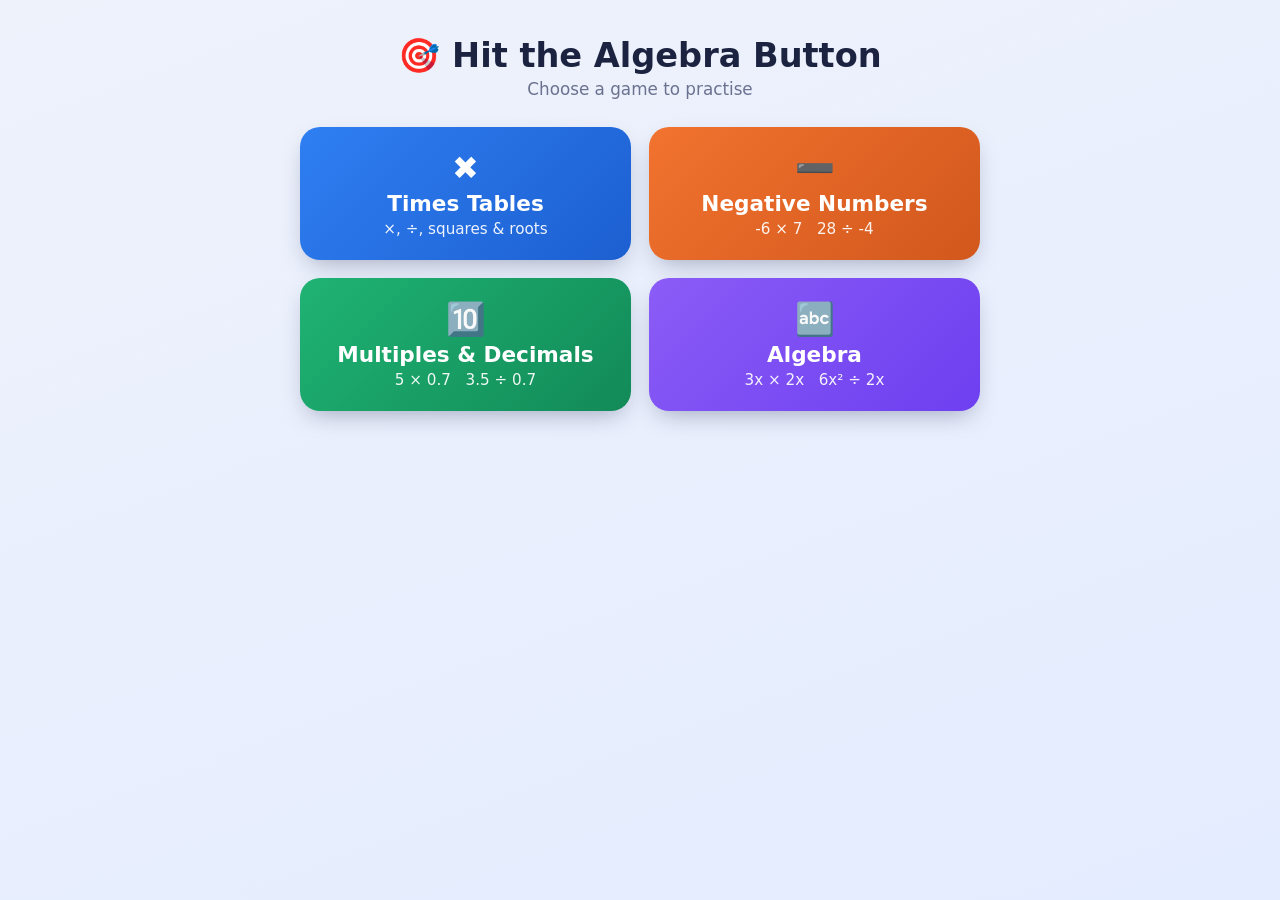
==== commit 105f380e: "Add square numbers and square roots to Times Tables mode" ====
--- a/game.html
+++ b/game.html
@@ -368,7 +368,7 @@
       <button class="mode-card mode-times" data-mode="times">
         <span class="mode-emoji">✖️</span>
         <span class="mode-name">Times Tables</span>
-        <span class="mode-desc">2× to 12× — × and ÷</span>
+        <span class="mode-desc">×, ÷, squares &amp; roots</span>
       </button>
 
       <button class="mode-card mode-negatives" data-mode="negatives">
@@ -775,11 +775,44 @@
 
 function genTimesQuestion() {
   const tables = state.settings.times.tables.length ? state.settings.times.tables : [2,3,4,5,6,7,8,9,10,11,12];
+  const roll = Math.random();
+
+  if (roll < 0.15) {
+    // Square: n² — every option is a genuine square number (m² for m 1-12).
+    const n = pick(tables);
+    const answer = n * n;
+    const options = new Set([answer]);
+    for (const m of multiplierPool(n)) {
+      if (options.size >= 4) break;
+      options.add(m * m);
+    }
+    return {
+      questionText: `${n}²`,
+      answerLabel: String(answer),
+      options: shuffle(Array.from(options)).map(v => ({ label: String(v), correct: v === answer }))
+    };
+  }
+
+  if (roll < 0.3) {
+    // Square root: √(n²) = n — every option is a plausible root, 1-12.
+    const n = pick(tables);
+    const options = new Set([n]);
+    for (const m of multiplierPool(n)) {
+      if (options.size >= 4) break;
+      options.add(m);
+    }
+    return {
+      questionText: `√${n * n}`,
+      answerLabel: String(n),
+      options: shuffle(Array.from(options)).map(v => ({ label: String(v), correct: v === n }))
+    };
+  }
+
   const a = pick(tables);
   const b = randInt(1, 12);
   const product = a * b;
 
-  if (Math.random() < 0.5) {
+  if (roll < 0.65) {
     // Division: product ÷ table = multiplier — the exact inverse fact.
     const options = new Set([b]);
     for (const m of multiplierPool(b)) {
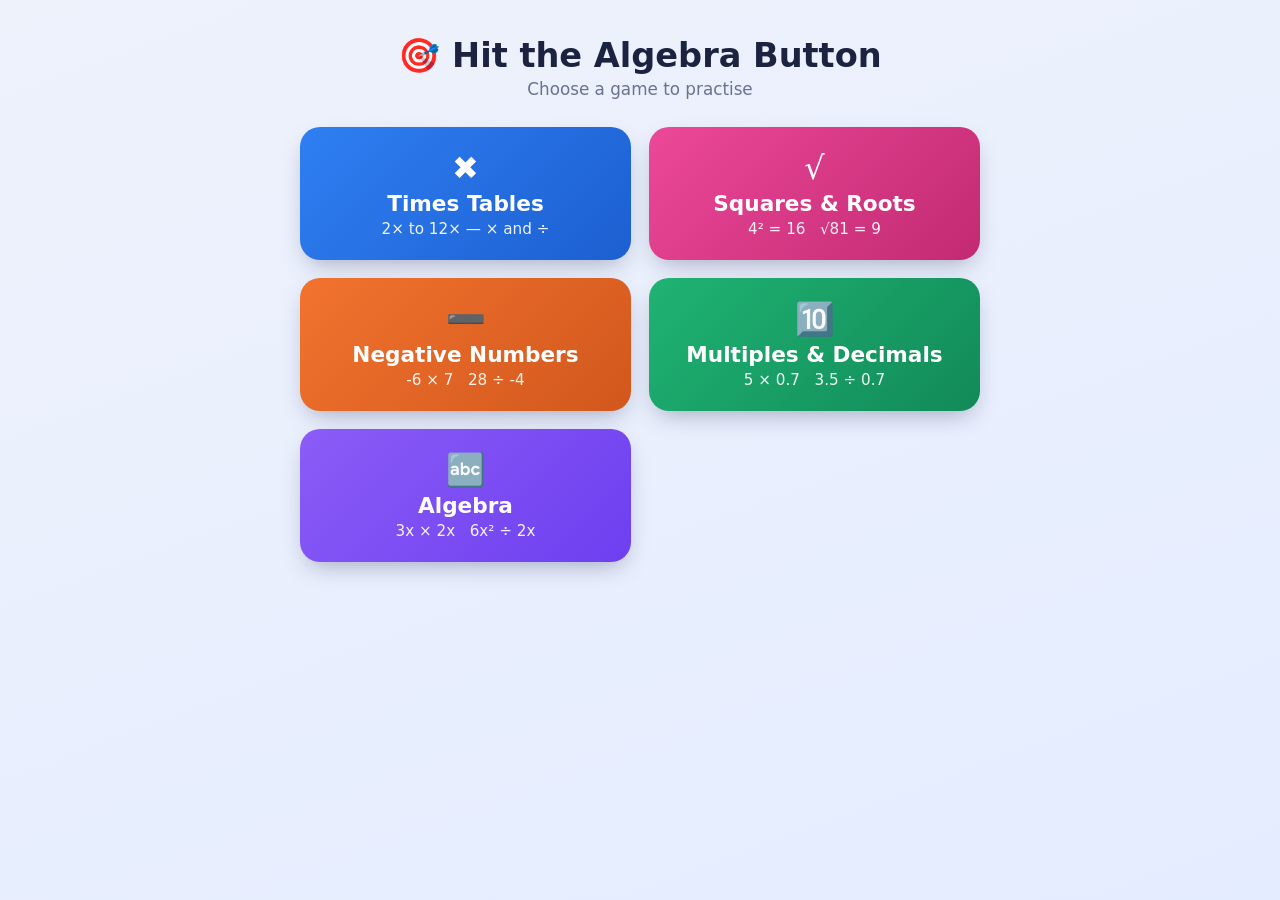
==== commit 6a98f8ab: "Move squares and square roots into their own mode" ====
--- a/game.html
+++ b/game.html
@@ -14,6 +14,8 @@
   --purple-dark: #6d3ff0;
   --orange: #f2732f;
   --orange-dark: #d1571c;
+  --pink: #ec4899;
+  --pink-dark: #c22a72;
   --bg: #eef2fb;
   --card: #ffffff;
   --ink: #1b2340;
@@ -85,6 +87,7 @@
 .mode-card:active { transform: translateY(1px) scale(.99); }
 
 .mode-times     { background: linear-gradient(135deg, var(--blue), var(--blue-dark)); }
+.mode-squares   { background: linear-gradient(135deg, var(--pink), var(--pink-dark)); }
 .mode-negatives { background: linear-gradient(135deg, var(--orange), var(--orange-dark)); }
 .mode-decimals  { background: linear-gradient(135deg, var(--green), var(--green-dark)); }
 .mode-algebra   { background: linear-gradient(135deg, var(--purple), var(--purple-dark)); }
@@ -146,6 +149,7 @@
   border-color: var(--blue);
   color: white;
 }
+.mode-squares-theme .chip.selected { background: var(--pink); border-color: var(--pink); }
 .mode-negatives-theme .chip.selected { background: var(--orange); border-color: var(--orange); }
 .mode-decimals-theme .chip.selected { background: var(--green); border-color: var(--green); }
 .mode-algebra-theme .chip.selected { background: var(--purple); border-color: var(--purple); }
@@ -177,6 +181,7 @@
 }
 .start-btn:active { transform: scale(.98); }
 
+.mode-squares-theme .start-btn { background: linear-gradient(135deg, var(--pink), var(--pink-dark)); }
 .mode-negatives-theme .start-btn { background: linear-gradient(135deg, var(--orange), var(--orange-dark)); }
 .mode-decimals-theme .start-btn { background: linear-gradient(135deg, var(--green), var(--green-dark)); }
 .mode-algebra-theme .start-btn { background: linear-gradient(135deg, var(--purple), var(--purple-dark)); }
@@ -368,7 +373,13 @@
       <button class="mode-card mode-times" data-mode="times">
         <span class="mode-emoji">✖️</span>
         <span class="mode-name">Times Tables</span>
-        <span class="mode-desc">×, ÷, squares &amp; roots</span>
+        <span class="mode-desc">2× to 12× — × and ÷</span>
+      </button>
+
+      <button class="mode-card mode-squares" data-mode="squares">
+        <span class="mode-emoji">√</span>
+        <span class="mode-name">Squares &amp; Roots</span>
+        <span class="mode-desc">4² = 16&nbsp; &nbsp;√81 = 9</span>
       </button>
 
       <button class="mode-card mode-negatives" data-mode="negatives">
@@ -480,6 +491,7 @@
   current: null,        // {questionText, answer, options:[{label, correct}]}
   settings: {
     times: { tables: [] },
+    squares: { numbers: [] },
     negatives: { tables: [], level: 1 },
     decimals: { level: 1 },
     algebra: { level: 1, variables: ['x','y'] }
@@ -519,6 +531,10 @@
   times: {
     title: 'Times Tables',
     themeClass: 'mode-times-theme'
+  },
+  squares: {
+    title: 'Squares & Roots',
+    themeClass: 'mode-squares-theme'
   },
   negatives: {
     title: 'Negative Numbers',
@@ -544,6 +560,8 @@
 
   if (mode === 'times') {
     body.appendChild(buildTimesSettings());
+  } else if (mode === 'squares') {
+    body.appendChild(buildSquaresSettings());
   } else if (mode === 'negatives') {
     body.appendChild(buildNegativesSettings());
   } else if (mode === 'decimals') {
@@ -586,6 +604,40 @@
   });
   wrap.appendChild(row);
   state.settings.times.tables = [];
+  return wrap;
+}
+
+function buildSquaresSettings() {
+  const wrap = document.createElement('div');
+  const label = document.createElement('p');
+  label.className = 'settings-label';
+  label.textContent = 'Which numbers?';
+  wrap.appendChild(label);
+
+  const hint = document.createElement('p');
+  hint.className = 'settings-hint';
+  hint.textContent = 'Tap the ones you want to practise. Leave none picked for a mix of all of them.';
+  wrap.appendChild(hint);
+
+  const row = document.createElement('div');
+  row.className = 'chip-row';
+  row.id = 'squares-chips';
+
+  const allNumbers = [1,2,3,4,5,6,7,8,9,10,11,12];
+  allNumbers.forEach(n => {
+    const chip = document.createElement('button');
+    chip.className = 'chip';
+    chip.textContent = n + '²';
+    chip.dataset.number = n;
+    chip.addEventListener('click', () => {
+      chip.classList.toggle('selected');
+      const selected = $$('#squares-chips .chip.selected').map(c => Number(c.dataset.number));
+      state.settings.squares.numbers = selected;
+    });
+    row.appendChild(chip);
+  });
+  wrap.appendChild(row);
+  state.settings.squares.numbers = [];
   return wrap;
 }
 
@@ -775,44 +827,11 @@
 
 function genTimesQuestion() {
   const tables = state.settings.times.tables.length ? state.settings.times.tables : [2,3,4,5,6,7,8,9,10,11,12];
-  const roll = Math.random();
-
-  if (roll < 0.15) {
-    // Square: n² — every option is a genuine square number (m² for m 1-12).
-    const n = pick(tables);
-    const answer = n * n;
-    const options = new Set([answer]);
-    for (const m of multiplierPool(n)) {
-      if (options.size >= 4) break;
-      options.add(m * m);
-    }
-    return {
-      questionText: `${n}²`,
-      answerLabel: String(answer),
-      options: shuffle(Array.from(options)).map(v => ({ label: String(v), correct: v === answer }))
-    };
-  }
-
-  if (roll < 0.3) {
-    // Square root: √(n²) = n — every option is a plausible root, 1-12.
-    const n = pick(tables);
-    const options = new Set([n]);
-    for (const m of multiplierPool(n)) {
-      if (options.size >= 4) break;
-      options.add(m);
-    }
-    return {
-      questionText: `√${n * n}`,
-      answerLabel: String(n),
-      options: shuffle(Array.from(options)).map(v => ({ label: String(v), correct: v === n }))
-    };
-  }
-
   const a = pick(tables);
   const b = randInt(1, 12);
   const product = a * b;
 
-  if (roll < 0.65) {
+  if (Math.random() < 0.5) {
     // Division: product ÷ table = multiplier — the exact inverse fact.
     const options = new Set([b]);
     for (const m of multiplierPool(b)) {
@@ -835,6 +854,39 @@
     questionText: `${a} × ${b}`,
     answerLabel: String(product),
     options: shuffle(Array.from(options)).map(v => ({ label: String(v), correct: v === product }))
+  };
+}
+
+/* ---- Squares & Roots ---- */
+function genSquaresQuestion() {
+  const numbers = state.settings.squares.numbers.length ? state.settings.squares.numbers : [1,2,3,4,5,6,7,8,9,10,11,12];
+  const n = pick(numbers);
+  const square = n * n;
+
+  if (Math.random() < 0.5) {
+    // Square root: √(n²) = n — every option is a plausible root, 1-12.
+    const options = new Set([n]);
+    for (const m of multiplierPool(n)) {
+      if (options.size >= 4) break;
+      options.add(m);
+    }
+    return {
+      questionText: `√${square}`,
+      answerLabel: String(n),
+      options: shuffle(Array.from(options)).map(v => ({ label: String(v), correct: v === n }))
+    };
+  }
+
+  // Square: n² — every option is a genuine square number (m² for m 1-12).
+  const options = new Set([square]);
+  for (const m of multiplierPool(n)) {
+    if (options.size >= 4) break;
+    options.add(m * m);
+  }
+  return {
+    questionText: `${n}²`,
+    answerLabel: String(square),
+    options: shuffle(Array.from(options)).map(v => ({ label: String(v), correct: v === square }))
   };
 }
 
@@ -1108,6 +1160,7 @@
 
 function generateQuestion() {
   if (state.mode === 'times') return genTimesQuestion();
+  if (state.mode === 'squares') return genSquaresQuestion();
   if (state.mode === 'negatives') return genNegativesQuestion();
   if (state.mode === 'decimals') return genDecimalsQuestion();
   if (state.mode === 'algebra') return genAlgebraQuestion();
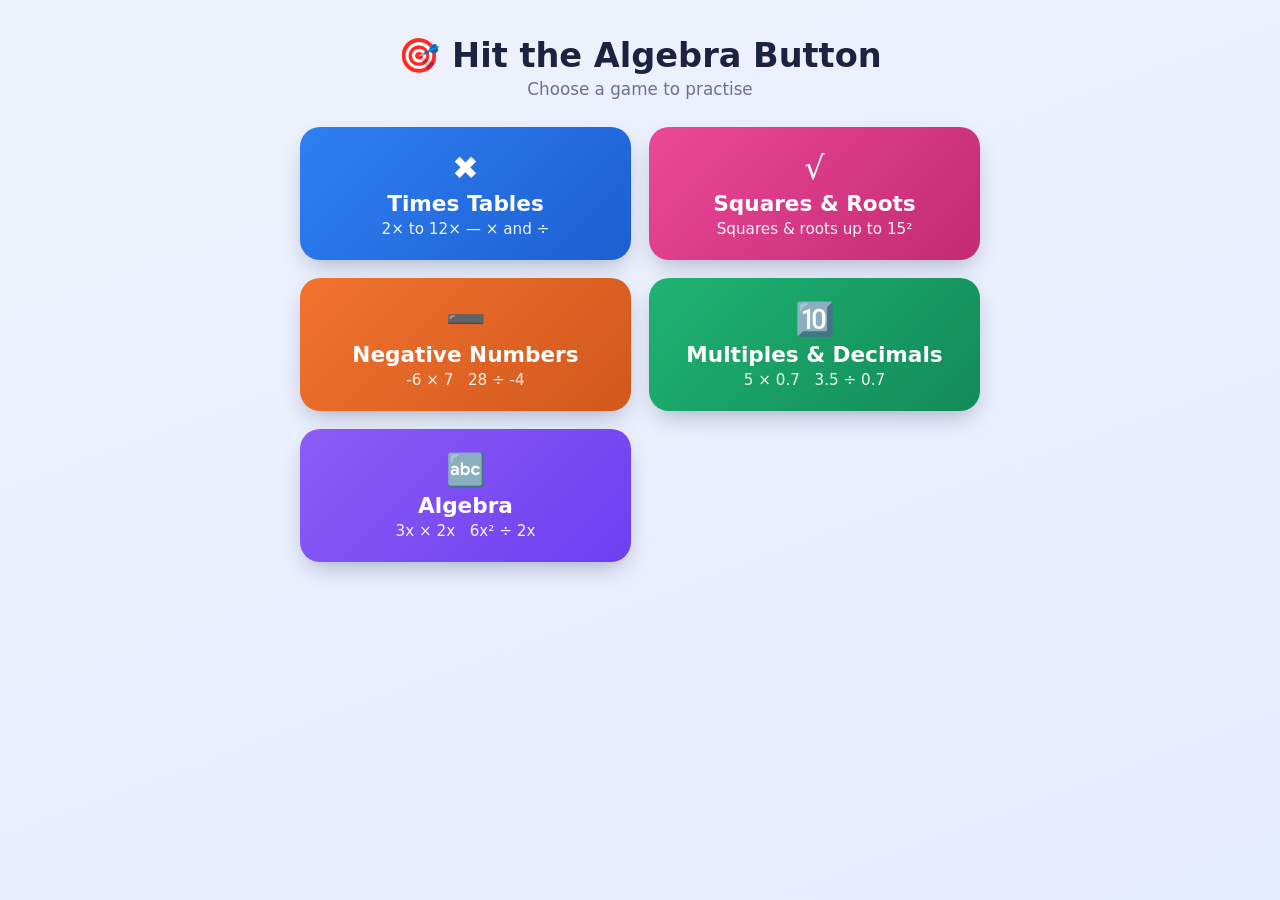
==== commit 102ad14e: "Replace number picker with squares/roots/mix choice, extend range to 15" ====
--- a/game.html
+++ b/game.html
@@ -379,7 +379,7 @@
       <button class="mode-card mode-squares" data-mode="squares">
         <span class="mode-emoji">√</span>
         <span class="mode-name">Squares &amp; Roots</span>
-        <span class="mode-desc">4² = 16&nbsp; &nbsp;√81 = 9</span>
+        <span class="mode-desc">Squares &amp; roots up to 15²</span>
       </button>
 
       <button class="mode-card mode-negatives" data-mode="negatives">
@@ -491,7 +491,7 @@
   current: null,        // {questionText, answer, options:[{label, correct}]}
   settings: {
     times: { tables: [] },
-    squares: { numbers: [] },
+    squares: { type: 'mix' },
     negatives: { tables: [], level: 1 },
     decimals: { level: 1 },
     algebra: { level: 1, variables: ['x','y'] }
@@ -611,33 +611,32 @@
   const wrap = document.createElement('div');
   const label = document.createElement('p');
   label.className = 'settings-label';
-  label.textContent = 'Which numbers?';
+  label.textContent = 'Question type';
   wrap.appendChild(label);
-
-  const hint = document.createElement('p');
-  hint.className = 'settings-hint';
-  hint.textContent = 'Tap the ones you want to practise. Leave none picked for a mix of all of them.';
-  wrap.appendChild(hint);
 
   const row = document.createElement('div');
   row.className = 'chip-row';
-  row.id = 'squares-chips';
-
-  const allNumbers = [1,2,3,4,5,6,7,8,9,10,11,12];
-  allNumbers.forEach(n => {
+  row.id = 'squares-type-chips';
+
+  const types = [
+    { key: 'mix', title: 'Mix of both', desc: 'e.g. 4² = 16 and √81 = 9, up to 15² / √225' },
+    { key: 'square', title: 'Squares only', desc: 'e.g. 4² = 16, up to 15² = 225' },
+    { key: 'root', title: 'Square roots only', desc: 'e.g. √81 = 9, up to √225 = 15' }
+  ];
+  types.forEach((t, i) => {
     const chip = document.createElement('button');
-    chip.className = 'chip';
-    chip.textContent = n + '²';
-    chip.dataset.number = n;
+    chip.className = 'chip level-chip' + (i === 0 ? ' selected' : '');
+    chip.dataset.type = t.key;
+    chip.innerHTML = `${t.title}<span class="chip-desc">${t.desc}</span>`;
     chip.addEventListener('click', () => {
-      chip.classList.toggle('selected');
-      const selected = $$('#squares-chips .chip.selected').map(c => Number(c.dataset.number));
-      state.settings.squares.numbers = selected;
+      $$('#squares-type-chips .chip').forEach(c => c.classList.remove('selected'));
+      chip.classList.add('selected');
+      state.settings.squares.type = t.key;
     });
     row.appendChild(chip);
   });
   wrap.appendChild(row);
-  state.settings.squares.numbers = [];
+  state.settings.squares.type = 'mix';
   return wrap;
 }
 
@@ -819,9 +818,10 @@
 // Builds a shuffled list of multipliers (1-12, excluding `exclude`) with the
 // closest ones to `exclude` first, so distractors are plausible but every
 // option is still a genuine multiple of the table being practised.
-function multiplierPool(exclude) {
-  const near = [exclude-1, exclude+1, exclude-2, exclude+2].filter(m => m >= 1 && m <= 12 && m !== exclude);
-  const others = [1,2,3,4,5,6,7,8,9,10,11,12].filter(m => m !== exclude && !near.includes(m));
+function multiplierPool(exclude, max = 12) {
+  const near = [exclude-1, exclude+1, exclude-2, exclude+2].filter(m => m >= 1 && m <= max && m !== exclude);
+  const all = Array.from({ length: max }, (_, i) => i + 1);
+  const others = all.filter(m => m !== exclude && !near.includes(m));
   return shuffle(near).concat(shuffle(others));
 }
 
@@ -858,15 +858,18 @@
 }
 
 /* ---- Squares & Roots ---- */
+const SQUARES_MAX = 15;
+
 function genSquaresQuestion() {
-  const numbers = state.settings.squares.numbers.length ? state.settings.squares.numbers : [1,2,3,4,5,6,7,8,9,10,11,12];
-  const n = pick(numbers);
+  const type = state.settings.squares.type || 'mix';
+  const n = randInt(1, SQUARES_MAX);
   const square = n * n;
-
-  if (Math.random() < 0.5) {
-    // Square root: √(n²) = n — every option is a plausible root, 1-12.
+  const isRoot = type === 'root' ? true : type === 'square' ? false : Math.random() < 0.5;
+
+  if (isRoot) {
+    // Square root: √(n²) = n — every option is a plausible root, 1-15.
     const options = new Set([n]);
-    for (const m of multiplierPool(n)) {
+    for (const m of multiplierPool(n, SQUARES_MAX)) {
       if (options.size >= 4) break;
       options.add(m);
     }
@@ -877,9 +880,9 @@
     };
   }
 
-  // Square: n² — every option is a genuine square number (m² for m 1-12).
+  // Square: n² — every option is a genuine square number (m² for m 1-15).
   const options = new Set([square]);
-  for (const m of multiplierPool(n)) {
+  for (const m of multiplierPool(n, SQUARES_MAX)) {
     if (options.size >= 4) break;
     options.add(m * m);
   }
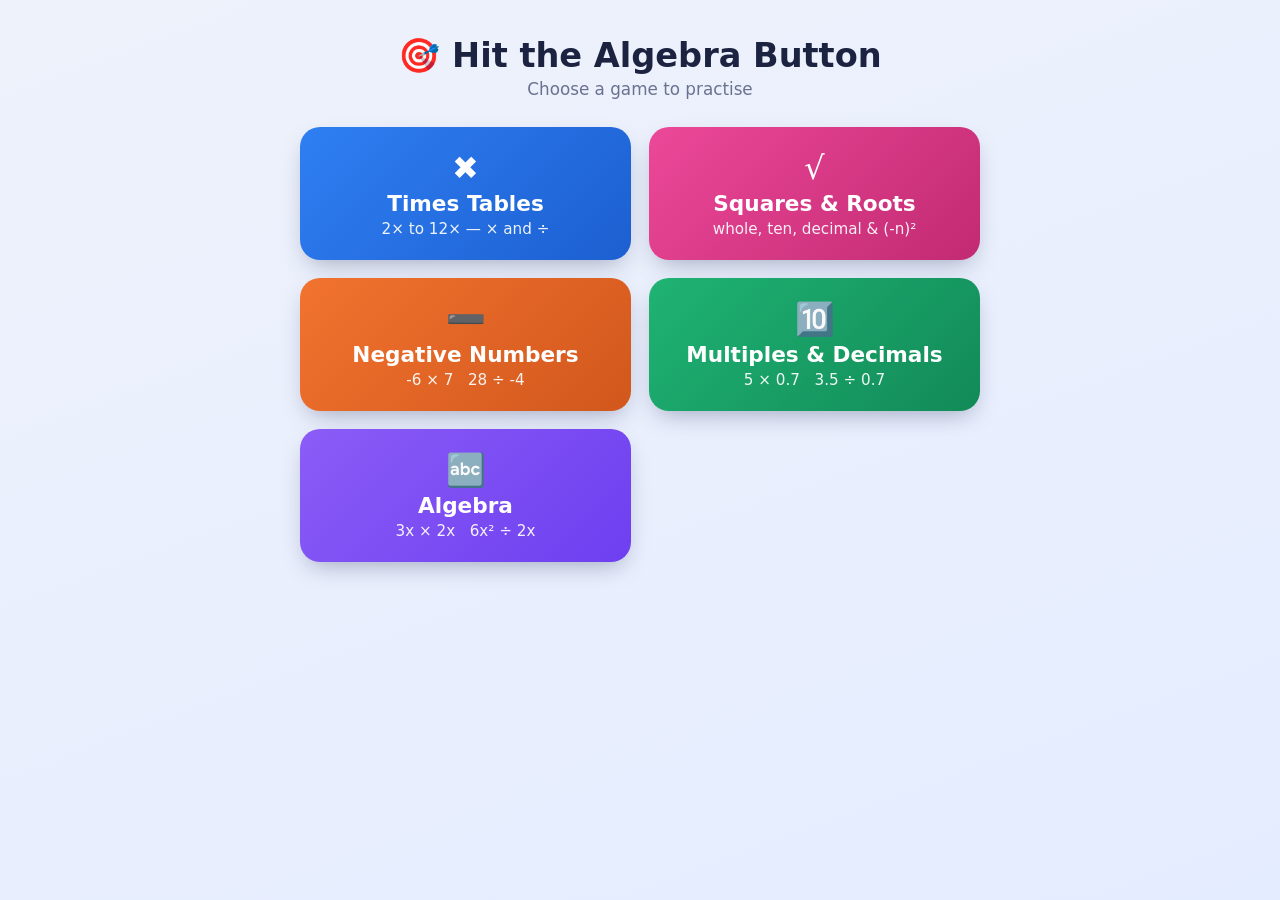
==== commit 828ffe03: "Add multiples of ten, decimals, and negative bases to Squares & Roots" ====
--- a/game.html
+++ b/game.html
@@ -379,7 +379,7 @@
       <button class="mode-card mode-squares" data-mode="squares">
         <span class="mode-emoji">√</span>
         <span class="mode-name">Squares &amp; Roots</span>
-        <span class="mode-desc">Squares &amp; roots up to 15²</span>
+        <span class="mode-desc">whole, ten, decimal &amp; (-n)²</span>
       </button>
 
       <button class="mode-card mode-negatives" data-mode="negatives">
@@ -619,9 +619,9 @@
   row.id = 'squares-type-chips';
 
   const types = [
-    { key: 'mix', title: 'Mix of both', desc: 'e.g. 4² = 16 and √81 = 9, up to 15² / √225' },
-    { key: 'square', title: 'Squares only', desc: 'e.g. 4² = 16, up to 15² = 225' },
-    { key: 'root', title: 'Square roots only', desc: 'e.g. √81 = 9, up to √225 = 15' }
+    { key: 'mix', title: 'Mix of both', desc: 'e.g. 4² = 16, 50² = 2500, (-6)² = 36, √0.36 = 0.6' },
+    { key: 'square', title: 'Squares only', desc: 'e.g. 7² = 49, 50² = 2500, (-3)² = 9, 0.6² = 0.36' },
+    { key: 'root', title: 'Square roots only', desc: 'e.g. √49 = 7, √2500 = 50, √0.36 = 0.6' }
   ];
   types.forEach((t, i) => {
     const chip = document.createElement('button');
@@ -858,38 +858,56 @@
 }
 
 /* ---- Squares & Roots ---- */
-const SQUARES_MAX = 15;
+const SQUARES_UNIT_MAX = 15;   // whole numbers 1-15
+const SQUARES_SCALED_MAX = 9;  // magnitude 1-9 for the ×10 and ÷10 categories
+
+// Picks the number to square: mostly a whole number 1-15, sometimes a
+// multiple of ten (10-90) or a tenth (0.1-0.9). {mag, scale, max} matches
+// the {digit, scale} shape factorDisplay/coreScaleToDecimalString expect
+// (value = mag × 10^scale), so those helpers work unchanged here.
+function pickSquareBase() {
+  const roll = Math.random();
+  if (roll < 0.55) return { mag: randInt(1, SQUARES_UNIT_MAX), scale: 0, max: SQUARES_UNIT_MAX };
+  if (roll < 0.775) return { mag: randInt(1, SQUARES_SCALED_MAX), scale: 1, max: SQUARES_SCALED_MAX };
+  return { mag: randInt(1, SQUARES_SCALED_MAX), scale: -1, max: SQUARES_SCALED_MAX };
+}
 
 function genSquaresQuestion() {
   const type = state.settings.squares.type || 'mix';
-  const n = randInt(1, SQUARES_MAX);
-  const square = n * n;
   const isRoot = type === 'root' ? true : type === 'square' ? false : Math.random() < 0.5;
+  const base = pickSquareBase();
+  const baseDisplay = factorDisplay({ digit: base.mag, scale: base.scale });
+  const squareStr = coreScaleToDecimalString(base.mag * base.mag, base.scale * 2);
 
   if (isRoot) {
-    // Square root: √(n²) = n — every option is a plausible root, 1-15.
-    const options = new Set([n]);
-    for (const m of multiplierPool(n, SQUARES_MAX)) {
+    // Square root: always the principal (positive) root — no negative bases here.
+    const options = new Set([baseDisplay]);
+    for (const m of multiplierPool(base.mag, base.max)) {
       if (options.size >= 4) break;
-      options.add(m);
+      options.add(factorDisplay({ digit: m, scale: base.scale }));
     }
     return {
-      questionText: `√${square}`,
-      answerLabel: String(n),
-      options: shuffle(Array.from(options)).map(v => ({ label: String(v), correct: v === n }))
+      questionText: `√${squareStr}`,
+      answerLabel: baseDisplay,
+      options: shuffle(Array.from(options)).map(v => ({ label: v, correct: v === baseDisplay }))
     };
   }
 
-  // Square: n² — every option is a genuine square number (m² for m 1-15).
-  const options = new Set([square]);
-  for (const m of multiplierPool(n, SQUARES_MAX)) {
+  // Square: sometimes a negative base, shown in brackets — e.g. (-7)² = 49.
+  const isNegative = Math.random() < 0.35;
+  const questionText = `${isNegative ? `(-${baseDisplay})` : baseDisplay}²`;
+
+  const options = new Set([squareStr]);
+  if (isNegative) options.add('-' + squareStr); // classic mistake: forgetting a negative squared is positive
+  for (const m of multiplierPool(base.mag, base.max)) {
     if (options.size >= 4) break;
-    options.add(m * m);
-  }
+    options.add(coreScaleToDecimalString(m * m, base.scale * 2));
+  }
+
   return {
-    questionText: `${n}²`,
-    answerLabel: String(square),
-    options: shuffle(Array.from(options)).map(v => ({ label: String(v), correct: v === square }))
+    questionText,
+    answerLabel: squareStr,
+    options: shuffle(Array.from(options)).map(v => ({ label: v, correct: v === squareStr }))
   };
 }
 
